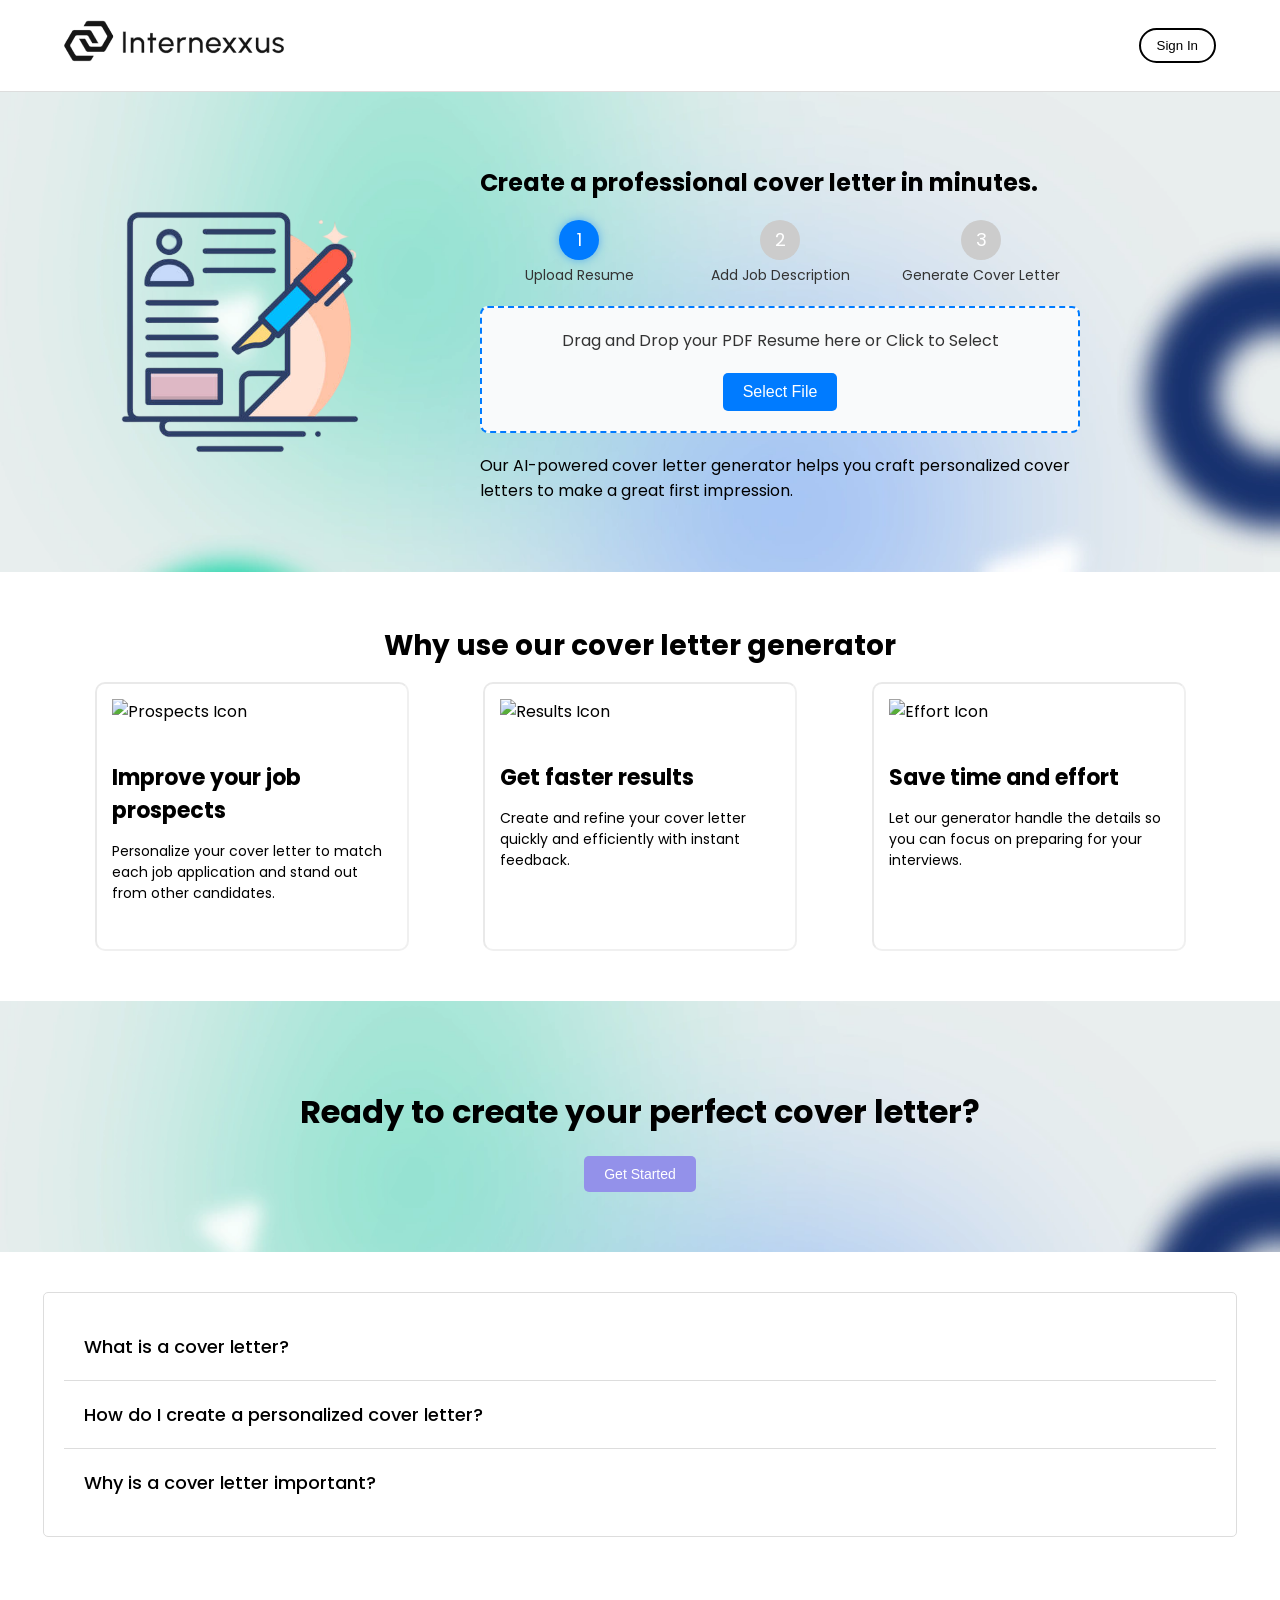
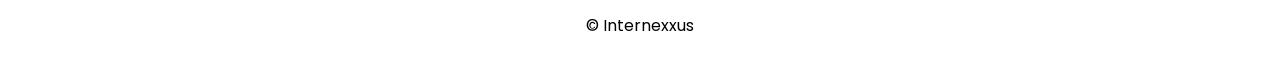
==== index.html @ 1db53d03 "Update index.html" ====
<!DOCTYPE html>
<html lang="en">
<head>
    <meta charset="UTF-8">
    <meta name="viewport" content="width=device-width, initial-scale=1.0">
    <title>Internexxus Cover Letter Generator</title>
    <link rel="stylesheet" href="styles.css">
    <link rel="preconnect" href="https://fonts.googleapis.com">
    <link rel="preconnect" href="https://fonts.gstatic.com" crossorigin>
    <link href="https://fonts.googleapis.com/css2?family=Lato:ital,wght@0,100;0,300;0,400;0,700;0,900&family=Poppins:ital,wght@0,100;0,200;0,300;0,400;0,500;0,600;0,700;0,800;0,900&display=swap" rel="stylesheet">
</head>
<body>
    <header>
        <div class="container">
            <div class="logo">
                <a href="https://internexxus.com">
                    <img width="220" height="42" src="logo.jpg" alt="Logo">
                </a>
            </div>
            <div class="auth-buttons">
                <button class="sign-in" id="sign-in-button">Sign In</button>
                <button class="get-started" id="sign-out-button" style="display: none;">Sign out</button>
            </div>
        </div>
    </header>

    <!-- Login Modal -->
    <div id="login-modal" class="modal">
        <div class="modal-content">
            <span class="close-button">&times;</span>
            <h2 id="auth-header">Login</h2>
            <div class="login-image">
                <img src="login-illustration.png" alt="Login Illustration">
            </div>
            <form id="auth-form">
                <div class="input-container">
                    <input type="text" id="email" placeholder="Email" required>
                </div>
                <div class="input-container">
                    <input type="password" id="password" placeholder="Password" required>
                </div>
                <button type="button" id="login-button" class="login-btn">Login</button>
                <button type="button" id="signup-button" class="login-btn" style="display: none;">Sign Up</button>
                <div class="forgot-password">
                    <a href="#">Forgot Password?</a>
                </div>
            </form>
            <div class="social-login">
                <p>or</p>
                <button id="google-sign-in" class="google-sign-in-btn">Sign in with Google</button>
            </div>
            <!-- Toggle Sign-In/Sign-Up Link -->
            <p id="toggle-auth">Don’t have an account? <a href="#" id="toggle-link">Sign Up</a></p>
        </div>
    </div>

    <main>
        <section class="hero">
            <div class="hero-content">
                <img src="cover-letter.jpg" alt="Cover Letter Image">
                <div class="hero-text">
                    <h1>Create a professional cover letter in minutes.</h1>
                    <div class="progress-bar" id="progress-bar">
                        <div class="step active" id="step1">
                            <div class="circle">1</div>
                            <div class="label">Upload Resume</div>
                        </div>
                        <div class="step" id="step2">
                            <div class="circle">2</div>
                            <div class="label">Add Job Description</div>
                        </div>
                        <div class="step" id="step3">
                            <div class="circle">3</div>
                            <div class="label">Generate Cover Letter</div>
                        </div>
                    </div>
                    <div class="upload-box" id="upload-box">
                        <p>Drag and Drop your PDF Resume here or Click to Select</p>
                        <input type="file" id="resume-upload" accept=".pdf" style="display: none;">
                        <button class="upload-button" id="upload-button">Select File</button>
                    </div>
                    <p>Our AI-powered cover letter generator helps you craft personalized cover letters to make a great first impression.</p>
                </div>
            </div>
        </section>
        <section class="why-use">
            <h2>Why use our cover letter generator</h2>
            <div class="benefits">
                <div class="benefit">
                    <img src="https://encrypted-tbn0.gstatic.com/images?q=tbn:ANd9GcQJGIEd_79KSWPXqAL6HQNlNXz_BHQKpB6tfA&s" alt="Prospects Icon">
                    <h3>Improve your job prospects</h3>
                    <p>Personalize your cover letter to match each job application and stand out from other candidates.</p>
                </div>
                <div class="benefit">
                    <img src="https://encrypted-tbn0.gstatic.com/images?q=tbn:ANd9GcRc5_fQTneIy0rnSyswhRLUXJNbB3VPs0N-QQ&s" alt="Results Icon">
                    <h3>Get faster results</h3>
                    <p>Create and refine your cover letter quickly and efficiently with instant feedback.</p>
                </div>
                <div class="benefit">
                    <img src="https://cdn-icons-png.flaticon.com/512/1451/1451817.png" alt="Effort Icon">
                    <h3>Save time and effort</h3>
                    <p>Let our generator handle the details so you can focus on preparing for your interviews.</p>
                </div>
            </div>
        </section>
        <div id="loader" class="loader">
            <div class="spinner"></div>
        </div>
        <div id="payment-success" style="display: none;">
            <h2>Payment Successful!</h2>
            <p>Your cover letter is being downloaded...</p>
        </div>
        <section class="cta">
            <h2>Ready to create your perfect cover letter?</h2>
            <button class="cta-button">Get Started</button>
        </section>
        <section class="faq">
            <div class="faq-item">
                <h3 class="faq-question">What is a cover letter?</h3>
                <div class="faq-answer">
                    <p>A cover letter is a document that accompanies your resume and introduces you to potential employers. It highlights your most relevant skills and experiences, and explains why you're the best fit for the job. A well-crafted cover letter can help you stand out from other applicants and increase your chances of getting an interview.</p>
                </div>
            </div>
            <div class="faq-item">
                <h3 class="faq-question">How do I create a personalized cover letter?</h3>
                <div class="faq-answer">
                    <p>Using our cover letter generator, you can create a personalized cover letter by uploading your resume and the job description. The generator will analyze the documents and craft a cover letter that highlights your most relevant skills and experiences for the specific job.</p>
                </div>
            </div>
            <div class="faq-item">
                <h3 class="faq-question">Why is a cover letter important?</h3>
                <div class="faq-answer">
                    <p>A cover letter provides an opportunity to showcase your personality, enthusiasm, and communication skills. It allows you to explain how your background and experiences make you a great fit for the job, which can help you stand out from other candidates and increase your chances of getting an interview.</p>
                </div>
            </div>  
        </section>
        <footer>
            <p>© Internexxus</p>
        </footer>    
    </main>

    <!-- Firebase SDKs and Stripe.js -->
    <script src="https://www.gstatic.com/firebasejs/10.13.0/firebase-app.js"></script>
    <script src="https://www.gstatic.com/firebasejs/10.13.0/firebase-auth.js"></script>
    <script src="https://www.gstatic.com/firebasejs/10.13.0/firebase-firestore.js"></script>
    <script src="https://www.gstatic.com/firebasejs/10.13.0/firebase-storage.js"></script>
    <script src="https://js.stripe.com/v3/"></script>

    <!-- Merged Custom Script -->
    <script type="module" src="app.js"></script>
</body>
</html>
---- styles.css ----
/* General Styles */
body {
    font-family: "Poppins", sans-serif;
    margin: 0;
    padding: 0;
}

header {
    background: white;
    padding: 20px 0;
    border-bottom: 1px solid #ddd;
}

.container {
    width: 90%;
    max-width: 1200px;
    margin: 0 auto;
    display: flex;
    justify-content: space-between;
    align-items: center;
}

.logo {
    font-size: 24px;
    font-weight: bold;
}

nav ul {
    list-style: none;
    margin: 0;
    padding: 0;
    display: flex;
}

nav ul li {
    margin-left: 20px;
}

nav ul li a {
    text-decoration: none;
    color: #000;
    font-size: 16px;
}

.auth-buttons {
    display: flex;
}

.auth-buttons button {
    background: none;
    border: 2px solid #000;
    padding: 8px 16px;
    margin-left: 10px;
    cursor: pointer;
    border-radius: 40px;
}

.auth-buttons .get-started {
    background: #000;
    color: #fff;
}

/* Hero Section */
.hero {
    display: flex;
    justify-content: center;
    align-items: center;
    padding: 40px 20px;
    background-image: url('backdrop.jpg');
    background-size: cover;
}

.hero-content {
    display: flex;
    max-width: 1200px;
    width: 100%;
    align-items: center;
    flex-wrap: wrap;
}

.hero img {
    max-width: 400px;
    width: 100%;
    height: auto;
    margin-right: 40px;
    flex-shrink: 0;
}

.hero-text {
    flex-grow: 1;
    max-width: 600px;
    width: 100%;
}

/* Progress Bar */
.progress-bar {
    display: flex;
    justify-content: space-between;
    margin: 20px 0;
}

.step {
    display: flex;
    flex-direction: column;
    align-items: center;
    width: 33%;
}

.step .circle {
    width: 40px;
    height: 40px;
    border-radius: 50%;
    background-color: #cccccc;
    display: flex;
    justify-content: center;
    align-items: center;
    color: #ffffff;
    font-size: 18px;
    margin-bottom: 5px;
}

.step.active .circle {
    background-color: #007bff;
    box-shadow: 0 0 10px rgba(0, 123, 255, 0.5);
}

.step .label {
    font-size: 14px;
    color: #333333;
}

/* Upload and Job Description Sections */
.upload-box {
    display: flex;
    justify-content: center;
    align-items: center;
    flex-direction: column;
    padding: 20px;
    border: 2px dashed #007bff;
    border-radius: 8px;
    background-color: #f9fafb;
    max-width: 600px;
    margin: 20px auto; /* Center the box on the page */
    text-align: center;
}

.upload-box p {
    margin-bottom: 20px;
    font-size: 16px;
    color: #333;
}

.upload-button {
    background-color: #007bff;
    color: #fff;
    padding: 10px 20px;
    border: none;
    border-radius: 5px;
    cursor: pointer;
    font-size: 16px;
    transition: background-color 0.3s ease;
}

.upload-button:hover {
    background-color: #0056b3;
}

.job-section,
.results-section {
    border: 1px dashed #007bff;
    border-radius: 8px;
    padding: 20px;
    background-color: #f9fafb;
}

.job-section h2,
.results-section h2 {
    font-size: 18px;
    margin-bottom: 20px;
}

.upload-box p {
    margin: 0 0 20px;
}

.upload-button {
    background-color: #007bff;
    color: #fff;
    padding: 10px 20px;
    border: none;
    border-radius: 5px;
    cursor: pointer;
}

#job-description-input {
    width: 100%;
    max-width: 600px;
    height: 200px;
    padding: 20px;
    border: 1px solid #ccc;
    border-radius: 8px;
    box-sizing: border-box;
    margin-bottom: 20px;
    resize: none;
    outline: none;
}

.generate-button {
    background-color: #007bff;
    color: #fff;
    padding: 10px 20px;
    border: none;
    border-radius: 5px;
    cursor: pointer;
    transition: background-color 0.3s ease;
}

.generate-button:hover {
    background-color: #0056b3;
}

/* Modal Dialog */
.modal {
    position: fixed;
    z-index: 1000;
    left: 0;
    top: 0;
    width: 100%;
    height: 100%;
    display: none;
    justify-content: center;
    align-items: center;
    background-color: rgba(0, 0, 0, 0.5);
    opacity: 0;
    transition: opacity 0.3s ease;
}

.modal.show {
    display: flex;
    opacity: 1;
}

.modal-content {
    background-color: #fefefe;
    padding: 30px;
    border-radius: 15px;
    width: 400px;
    max-width: 90%;
    text-align: center;
    position: relative;
    box-shadow: 0px 5px 15px rgba(0, 0, 0, 0.2);
    transform: translateY(-50px);
    opacity: 0;
    transition: all 0.3s ease;
}

.modal.show .modal-content {
    transform: translateY(0);
    opacity: 1;
}

.close-button {
    color: #aaa;
    float: right;
    font-size: 24px;
    font-weight: bold;
    position: absolute;
    top: 15px;
    right: 20px;
}

.close-button:hover,
.close-button:focus {
    color: #000;
    text-decoration: none;
    cursor: pointer;
}

.modal-content h2 {
    margin-bottom: 20px;
    font-size: 24px;
    color: #333;
}

.login-image {
    margin-bottom: 20px;
}

.login-image img {
    width: 80px;
    height: auto;
}

.input-container {
    margin-bottom: 15px;
    position: relative;
}

.input-container input {
    width: 100%;
    padding: 12px 20px;
    border: 1px solid #ccc;
    border-radius: 25px;
    outline: none;
    font-size: 16px;
    color: #333;
    box-sizing: border-box;
    transition: border-color 0.3s ease, box-shadow 0.3s ease;
}

.input-container input:focus {
    border-color: #000;
    box-shadow: 0 0 8px rgba(0, 0, 0, 0.1);
}

.login-btn {
    background-color: #000;
    color: white;
    padding: 10px 20px;
    border: none;
    border-radius: 30px;
    cursor: pointer;
    width: 100%;
    margin-top: 10px;
    font-size: 16px;
}

.login-btn:hover {
    background-color: #333;
}

.forgot-password {
    margin-top: 10px;
    text-align: right;
}

.forgot-password a {
    color: #000;
    text-decoration: none;
    font-size: 14px;
}

.social-login {
    margin-top: 30px;
}

.social-login p {
    margin-bottom: 10px;
    font-size: 14px;
    color: #333;
}

.google-sign-in-btn {
    background-color: #db4437;
    color: white;
    padding: 10px 20px;
    border: none;
    border-radius: 30px;
    cursor: pointer;
    width: 100%;
    font-size: 16px;
    margin-top: 10px;
}

.google-sign-in-btn:hover {
    background-color: #c23321;
}

/* Loader Styles */
.loader {
    position: fixed;
    top: 0;
    left: 0;
    width: 100%;
    height: 100%;
    background: rgba(0, 0, 0, 0.5);
    display: none;
    justify-content: center;
    align-items: center;
    z-index: 1000;
}

.loader .spinner {
    border: 8px solid #f3f3f3;
    border-top: 8px solid #3498db;
    border-radius: 50%;
    width: 60px;
    height: 60px;
    animation: spin 1s linear infinite;
}

@keyframes spin {
    0% { transform: rotate(0deg); }
    100% { transform: rotate(360deg); }
}

/* Remove dashed border when showing the job description box */
.job-description-active .upload-box {
    border: none;
}

/* Why Use Section */
.why-use {
    padding: 30px 20px;
    text-align: center;
}

.why-use h2 {
    font-size: 28px;
    margin-bottom: 15px;
}

.why-use p {
    font-size: 16px;
    margin-bottom: 30px;
}

/* Features and Benefits */
.features,
.benefits {
    display: flex;
    justify-content: space-evenly;
    flex-wrap: wrap;
}

.feature,
.benefit {
    max-width: 280px;
    text-align: left;
    margin-bottom: 20px;
    border: 2px inset rgba(0, 0, 0, 0.088);
    border-radius: 10px;
    padding: 15px;
}

.feature img,
.benefit img {
    width: 45px;
    height: auto;
    margin-bottom: 15px;
}

.feature h3,
.benefit h3 {
    font-size: 22px;
    margin-bottom: 8px;
}

.feature p,
.benefit p {
    font-size: 14px;
}

/* Call to Action Section */
.cta {
    background-image: url('backdrop.jpg');
    background-size: cover;
    color: black;
    padding: 60px 20px;
    text-align: center;
}

.cta h2 {
    font-size: 32px;
    margin-bottom: 20px;
}

.cta-button {
    background-color: #9391ea;
    color: white;
    padding: 10px 20px;
    border: none;
    border-radius: 5px;
    cursor: pointer;
    font-size: 14px;
}

/* FAQ Section */
.faq {
    margin: 40px auto;
    width: 90%;
    max-width: 1200px;
    padding: 20px;
    text-align: justify;
    border: 1px solid #ddd;
    border-radius: 5px;
    background-color: #fff;
}

.faq-item {
    margin-bottom: 10px;
    border-bottom: 1px solid #ddd;
}

.faq-item:last-child {
    border-bottom: none;
}

.faq-question {
    font-size: 18px;
    font-weight: 500;
    margin: 10px;
    cursor: pointer;
    padding: 10px;
    background-color: #fff;
    text-align: center;
    display: flex;
    justify-content: space-between;
    align-items: center;
}

.faq-question:hover {
    background-color: #9cb0f3db;
    border-radius: 5px;
}

.faq-answer {
    display: none;
    padding: 15px;
    background-color: #fff;
}

.faq-answer p {
    margin: 0;
    font-size: 16px;
}

.faq-item.active .faq-answer {
    display: block;
}

.faq-item.active .faq-question {
    background-color: #f1f1f1;
}

footer {
    padding: 20px 0;
    text-align: center;
}

/* Responsive Styles */
@media (max-width: 768px) {
    .hero-content {
        flex-direction: column;
        text-align: center;
        padding: 20px;
    }

    .hero img {
        margin-right: 0;
        margin-bottom: 20px;
    }

    .progress-bar {
        flex-direction: column;
    }

    .step {
        width: 100%;
        margin-bottom: 10px;
    }

    .faq {
        margin: 20px auto;
        padding: 15px;
    }

    .cta {
        padding: 40px 20px;
    }

    .cta h2 {
        font-size: 28px;
    }
}
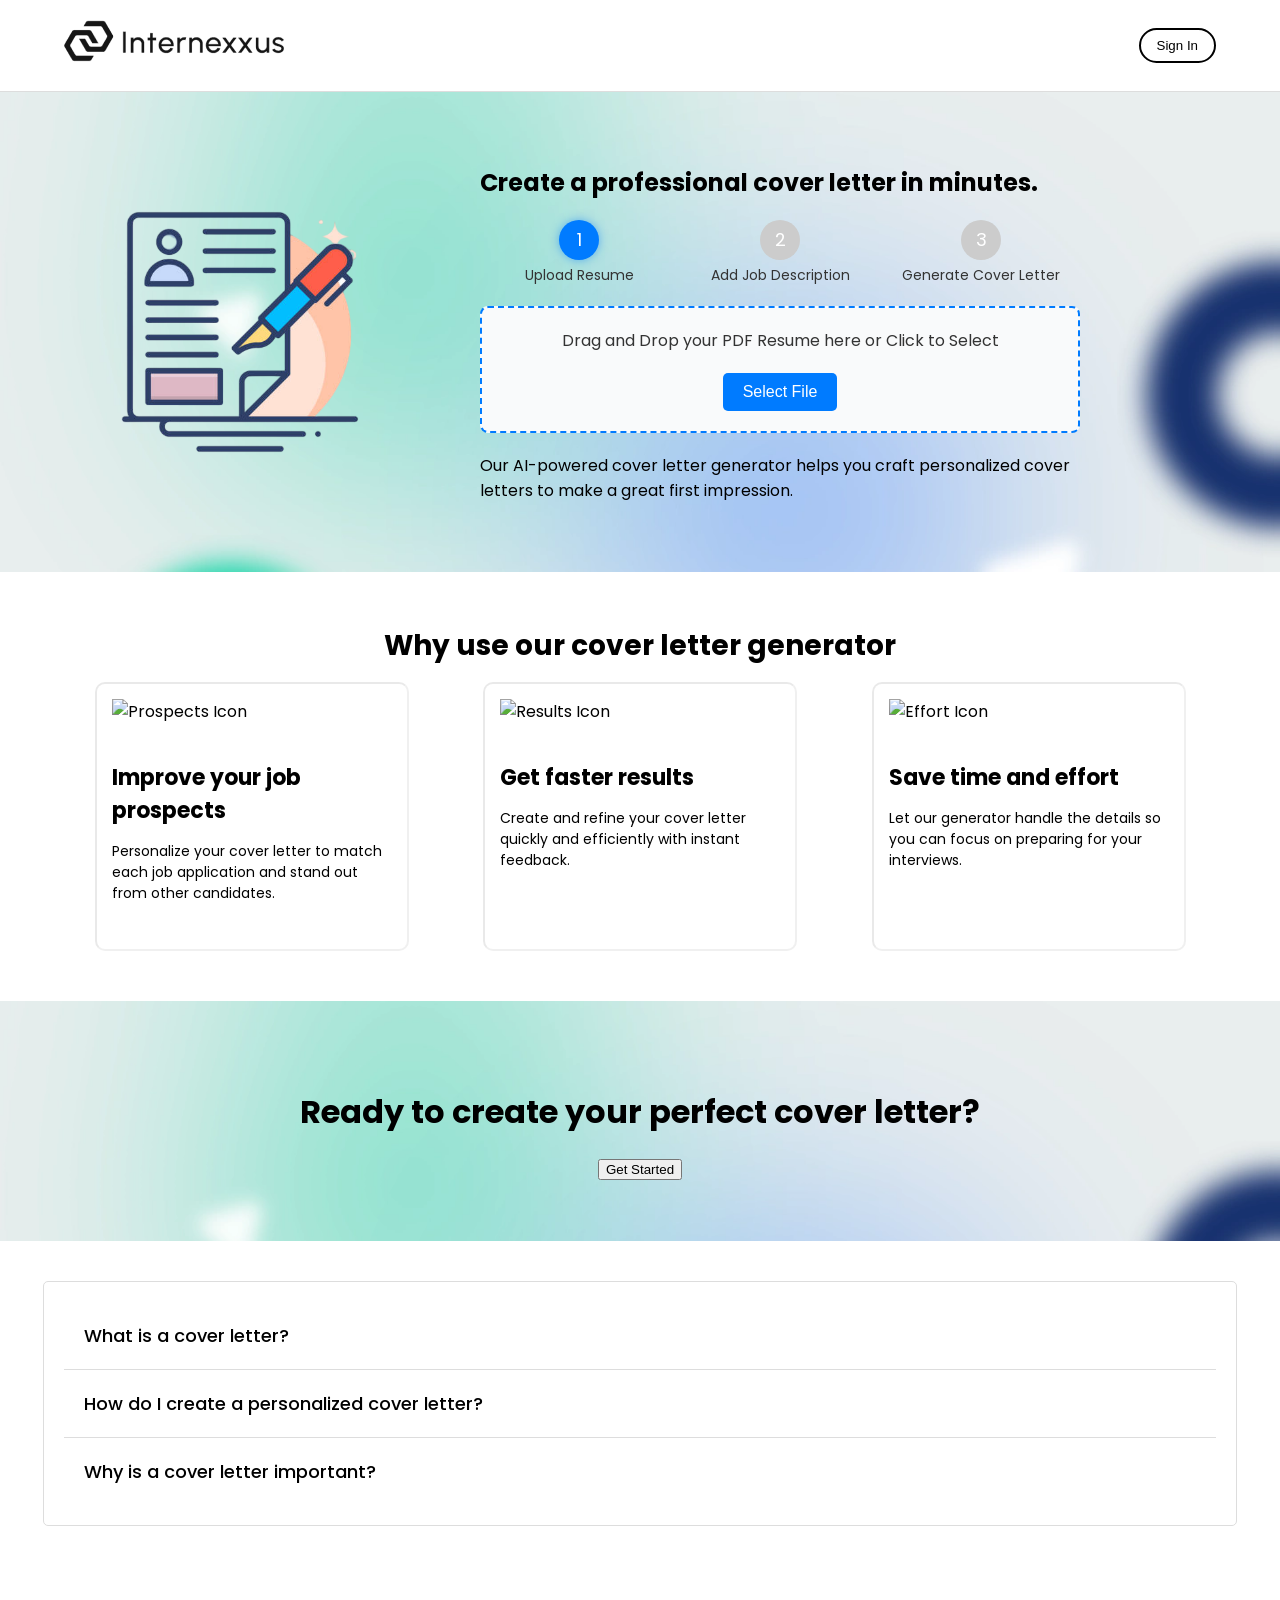
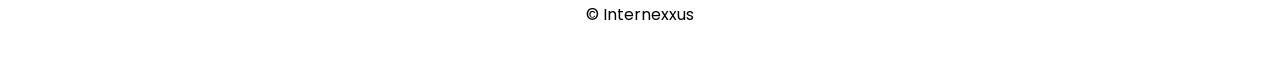
==== commit 7f091d24: "Update index.html" ====
--- a/index.html
+++ b/index.html
@@ -50,7 +50,7 @@
                 <button id="google-sign-in" class="google-sign-in-btn">Sign in with Google</button>
             </div>
             <!-- Toggle Sign-In/Sign-Up Link -->
-            <p id="toggle-auth">Don’t have an account? <a href="#" id="toggle-link">Sign Up</a></p>
+            <p id="toggle-auth"><a href="#" id="toggle-link">Sign Up</a></p>
         </div>
     </div>
 
@@ -112,7 +112,7 @@
         </div>
         <section class="cta">
             <h2>Ready to create your perfect cover letter?</h2>
-            <button class="cta-button">Get Started</button>
+            <button class="sign-in" id="sign-in-button">Get Started</button>
         </section>
         <section class="faq">
             <div class="faq-item">
--- a/styles.css
+++ b/styles.css
@@ -244,8 +244,8 @@
     background-color: #fefefe;
     padding: 30px;
     border-radius: 15px;
-    width: 400px;
-    max-width: 90%;
+    width: 100%; /* Ensure responsiveness */
+    max-width: 450px; /* Slightly increased to handle sign-up text */
     text-align: center;
     position: relative;
     box-shadow: 0px 5px 15px rgba(0, 0, 0, 0.2);
@@ -543,16 +543,23 @@
     .hero-content {
         flex-direction: column;
         text-align: center;
-        padding: 20px;
+        padding: 10px 20px; /* Reduced padding */
     }
 
     .hero img {
         margin-right: 0;
-        margin-bottom: 20px;
+        margin-bottom: 10px; /* Reduced margin around the image */
+        max-width: 200px; /* Optional: Reduce image size */
+    }
+
+    .hero-text {
+        margin-top: 10px; /* Bring the text closer to the image */
+        max-width: 100%; /* Ensure the text fills the available space */
     }
 
     .progress-bar {
         flex-direction: column;
+        margin-top: 15px; /* Reduced margin between progress steps */
     }
 
     .step {
@@ -560,16 +567,109 @@
         margin-bottom: 10px;
     }
 
-    .faq {
-        margin: 20px auto;
-        padding: 15px;
+    .upload-box {
+        padding: 10px 15px; /* Reduced padding inside the upload box */
+        margin: 10px auto; /* Reduced margin around the upload box */
     }
 
     .cta {
-        padding: 40px 20px;
+        padding: 40px 20px; /* Reduced padding */
     }
 
     .cta h2 {
-        font-size: 28px;
-    }
-}
+        font-size: 28px; /* Slightly smaller font for mobile */
+    }
+
+    /* Adjust any other sections based on need */
+}
+
+/* Styles for tablet devices (iPad, etc.) */
+@media (min-width: 768px) and (max-width: 1024px) {
+    .hero-content {
+        flex-direction: row; /* Keep the layout in row direction */
+        align-items: center; /* Ensure proper alignment */
+        padding: 20px 20px; /* Adjust padding for better layout on tablets */
+    }
+
+    .hero img {
+        max-width: 300px; /* Reduce the image size slightly on tablets */
+        margin-right: 30px; /* Ensure space between the image and text */
+        margin-bottom: 0; /* No need for bottom margin in row direction */
+    }
+
+    .hero-text {
+        max-width: 600px; /* Ensure the text doesn’t exceed layout boundaries */
+        text-align: left; /* Align text to the left */
+    }
+
+    .progress-bar {
+        flex-direction: row; /* Keep progress steps in a row layout */
+        margin-top: 20px; /* Add some margin above the progress bar */
+    }
+
+    .upload-box {
+        padding: 20px; /* Add padding for spacing */
+        max-width: 500px; /* Adjust the width of the upload box */
+        margin: 20px auto; /* Center the upload box */
+    }
+
+    .cta {
+        padding: 50px 20px; /* Slight padding adjustment for tablets */
+    }
+
+    .cta h2 {
+        font-size: 30px; /* Adjust font size for the CTA header */
+    }
+
+    .why-use {
+        padding: 20px; /* Padding adjustment for the "Why Use" section */
+    }
+
+    .benefits {
+        display: flex;
+        flex-direction: row;
+        flex-wrap: wrap;
+        justify-content: space-between; /* Distribute benefits evenly */
+        max-width: 100%; /* Ensure benefits section uses full width */
+    }
+
+    .benefit {
+        max-width: 280px; /* Ensure each benefit box doesn't exceed layout */
+        margin-bottom: 20px;
+    }
+
+    /* Adjustments to other sections as needed for tablet view */
+}
+
+
+#login-button, #signup-button {
+    width: 100%;
+    background-color: #000;
+    color: #fff;
+    padding: 10px 20px;
+    border: none;
+    border-radius: 30px;
+    cursor: pointer;
+    margin-top: 10px;
+    font-size: 16px;
+}
+
+#login-button:hover, #signup-button:hover {
+    background-color: #333;
+}
+
+#toggle-auth {
+    margin-top: 15px;
+    font-size: 14px;
+    color: #333;
+}
+
+#toggle-auth a {
+    color: #007bff;
+    text-decoration: none;
+    cursor: pointer;
+}
+
+#toggle-auth a:hover {
+    text-decoration: underline;
+}
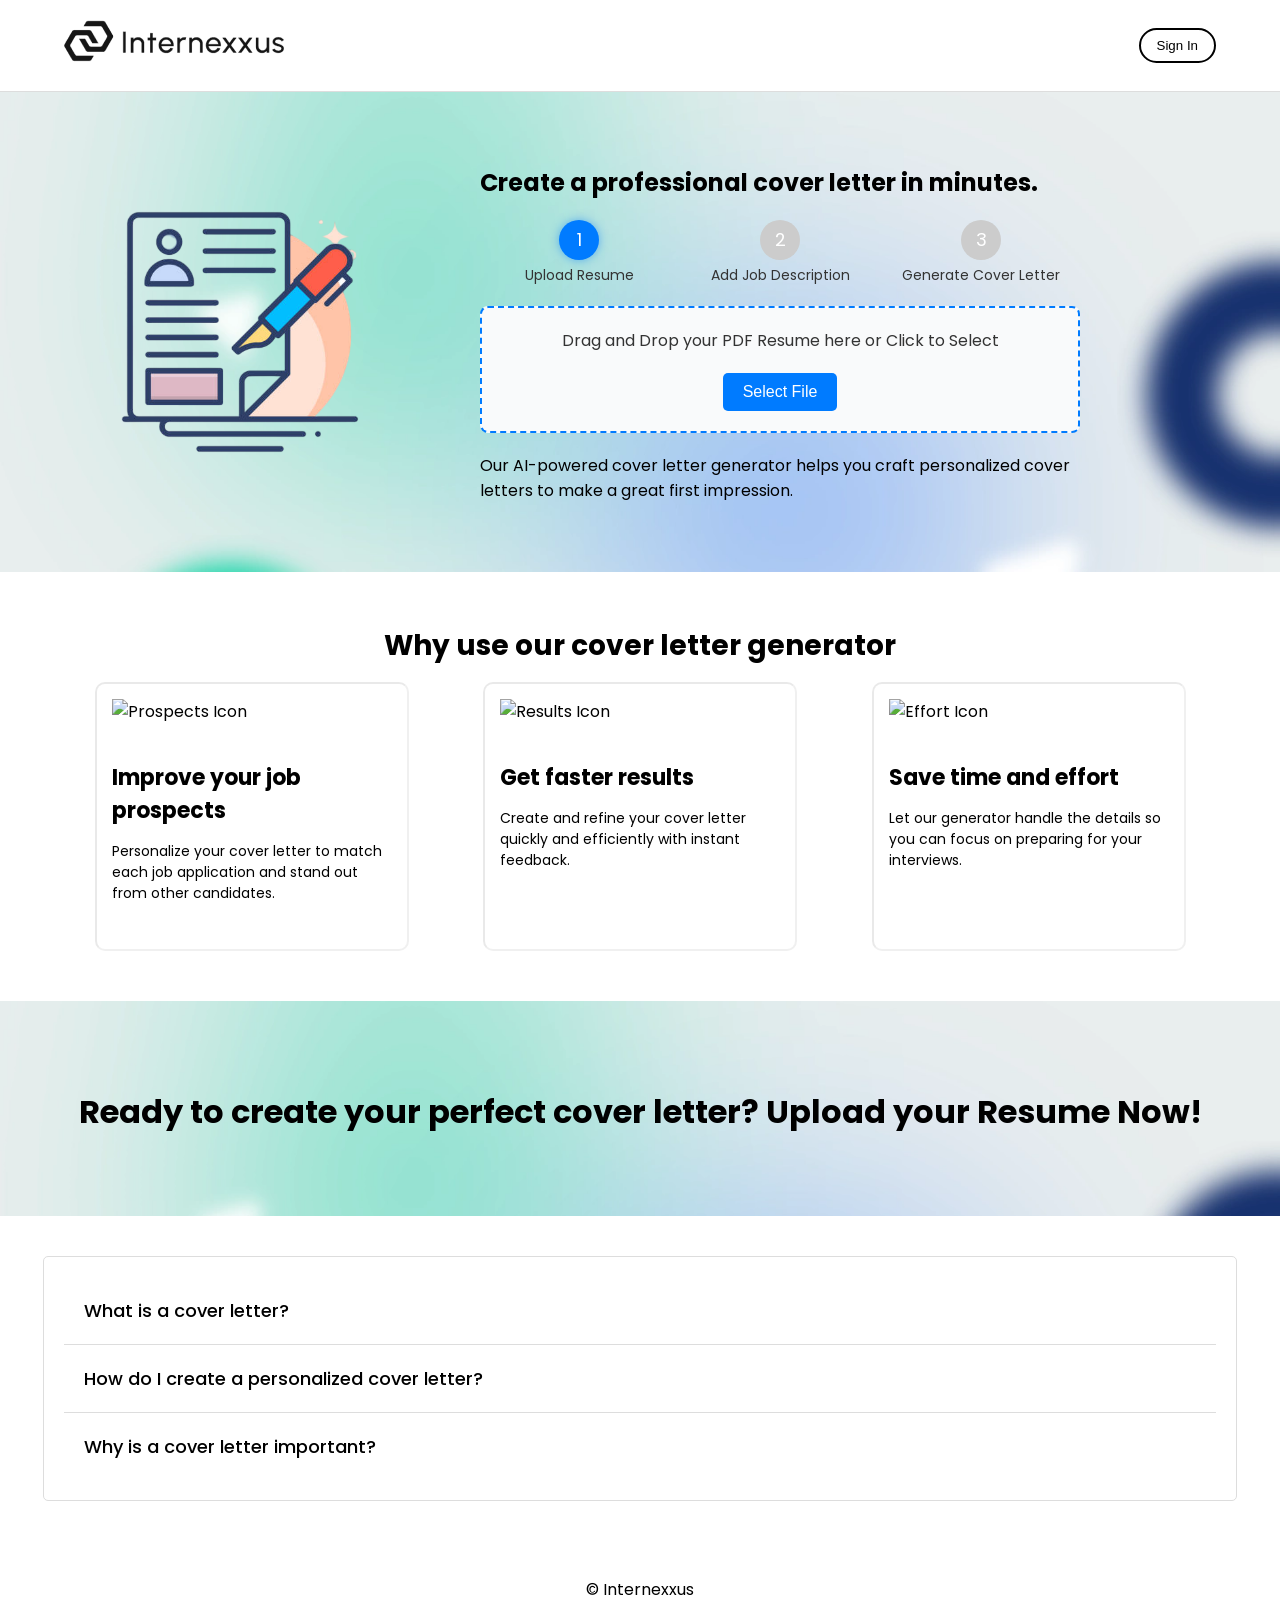
==== commit 75ce2174: "Update index.html" ====
--- a/index.html
+++ b/index.html
@@ -111,8 +111,7 @@
             <p>Your cover letter is being downloaded...</p>
         </div>
         <section class="cta">
-            <h2>Ready to create your perfect cover letter?</h2>
-            <button class="sign-in" id="sign-in-button">Get Started</button>
+            <h2>Ready to create your perfect cover letter? Upload your Resume Now!</h2>
         </section>
         <section class="faq">
             <div class="faq-item">
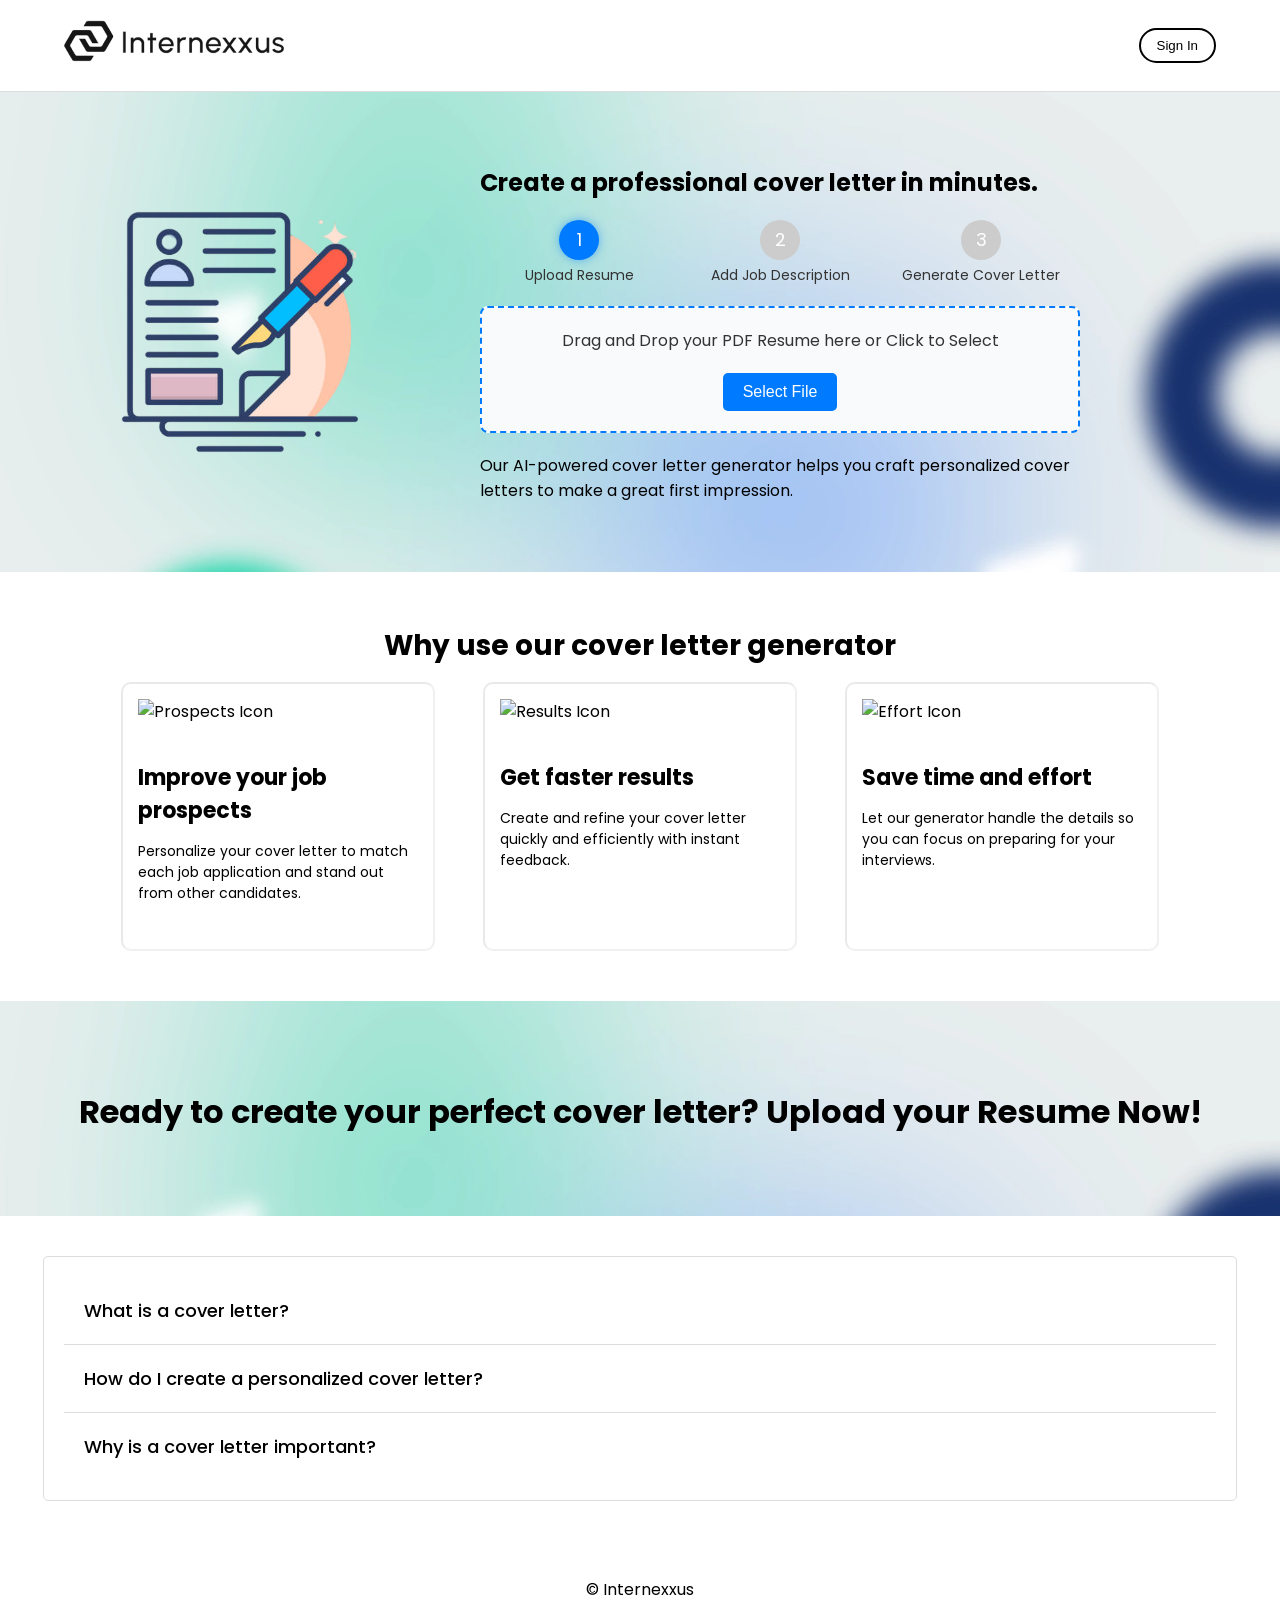
==== commit a9b466fc: "Update index.html" ====
--- a/index.html
+++ b/index.html
@@ -23,12 +23,11 @@
             </div>
         </div>
     </header>
-
     <!-- Login Modal -->
     <div id="login-modal" class="modal">
         <div class="modal-content">
             <span class="close-button">&times;</span>
-            <h2 id="auth-header">Login</h2>
+            <h2 id="auth-header">Login</h2> <!-- This will dynamically change based on sign-up or login -->
             <div class="login-image">
                 <img src="login-illustration.png" alt="Login Illustration">
             </div>
@@ -50,10 +49,9 @@
                 <button id="google-sign-in" class="google-sign-in-btn">Sign in with Google</button>
             </div>
             <!-- Toggle Sign-In/Sign-Up Link -->
-            <p id="toggle-auth"><a href="#" id="toggle-link">Sign Up</a></p>
+            <p id="toggle-auth"><a href="#" id="toggle-link">Don’t have an account? Sign Up</a></p>
         </div>
     </div>
-
     <main>
         <section class="hero">
             <div class="hero-content">
--- a/styles.css
+++ b/styles.css
@@ -419,13 +419,15 @@
 .features,
 .benefits {
     display: flex;
-    justify-content: space-evenly;
+    justify-content: center;
+    gap: 3em;
     flex-wrap: wrap;
 }
 
 .feature,
 .benefit {
     max-width: 280px;
+    min-height: auto;
     text-align: left;
     margin-bottom: 20px;
     border: 2px inset rgba(0, 0, 0, 0.088);
@@ -538,28 +540,46 @@
     text-align: center;
 }
 
-/* Responsive Styles */
+/* General Mobile Styles */
 @media (max-width: 768px) {
+    body {
+        font-size: 14px; /* Make font slightly smaller for mobile */
+    }
+
+    /* Header */
+    header {
+        padding: 10px 0;
+        border-bottom: 1px solid #ddd;
+    }
+
+    .container {
+        width: 95%;
+    }
+
+    .auth-buttons button {
+        padding: 5px 10px; /* Smaller padding for buttons */
+        font-size: 14px; /* Adjust button font size */
+    }
+
+    /* Hero Section */
     .hero-content {
-        flex-direction: column;
-        text-align: center;
-        padding: 10px 20px; /* Reduced padding */
+        flex-direction: column; /* Stack items vertically */
+        padding: 10px 20px;
     }
 
     .hero img {
-        margin-right: 0;
-        margin-bottom: 10px; /* Reduced margin around the image */
-        max-width: 200px; /* Optional: Reduce image size */
+        max-width: 250px; /* Smaller image */
+        margin-bottom: 15px; /* Adjust margin between image and text */
     }
 
     .hero-text {
-        margin-top: 10px; /* Bring the text closer to the image */
-        max-width: 100%; /* Ensure the text fills the available space */
-    }
-
+        text-align: center; /* Center-align text for mobile */
+    }
+
+    /* Progress Bar */
     .progress-bar {
-        flex-direction: column;
-        margin-top: 15px; /* Reduced margin between progress steps */
+        flex-direction: column; /* Stack the progress steps vertically */
+        margin: 20px 0;
     }
 
     .step {
@@ -568,77 +588,116 @@
     }
 
     .upload-box {
-        padding: 10px 15px; /* Reduced padding inside the upload box */
-        margin: 10px auto; /* Reduced margin around the upload box */
-    }
-
+        padding: 15px;
+        max-width: 90%; /* Ensure the upload box takes up more space */
+    }
+
+    /* Modal Styles */
+    .modal {
+        justify-content: flex-start; /* Adjust modal to appear at the top */
+        padding-top: 50px;
+    }
+
+    .modal-content {
+        width: 90%; /* Take more space on mobile */
+        padding: 20px; /* Adjust padding */
+    }
+
+    .modal-content h2 {
+        font-size: 20px; /* Smaller title size */
+    }
+
+    .input-container input {
+        padding: 10px; /* Adjust padding */
+        font-size: 14px; /* Smaller font for inputs */
+    }
+
+    /* Login Button */
+    .login-btn {
+        padding: 10px;
+        font-size: 14px;
+    }
+
+    .google-sign-in-btn {
+        padding: 10px;
+        font-size: 14px;
+    }
+
+    /* FAQ Section */
+    .faq {
+        padding: 10px;
+        font-size: 14px; /* Reduce FAQ text size */
+    }
+
+    /* Call to Action Section */
     .cta {
-        padding: 40px 20px; /* Reduced padding */
+        padding: 40px 20px;
+        text-align: center;
     }
 
     .cta h2 {
-        font-size: 28px; /* Slightly smaller font for mobile */
-    }
-
-    /* Adjust any other sections based on need */
-}
-
-/* Styles for tablet devices (iPad, etc.) */
+        font-size: 28px; /* Adjust header size */
+    }
+
+    /* Why Use Section */
+    .benefits {
+        flex-direction: column; /* Stack benefits vertically */
+        align-items: center;
+    }
+
+    .benefit {
+        margin-bottom: 20px;
+        max-width: 90%;
+    }
+
+    /* Loader Styles */
+    .loader .spinner {
+        width: 40px; /* Smaller loader */
+        height: 40px;
+    }
+
+    /* Footer */
+    footer {
+        padding: 10px 0;
+    }
+}
+
+/* Tablet Devices */
 @media (min-width: 768px) and (max-width: 1024px) {
+    body {
+        font-size: 16px;
+    }
+
     .hero-content {
-        flex-direction: row; /* Keep the layout in row direction */
-        align-items: center; /* Ensure proper alignment */
-        padding: 20px 20px; /* Adjust padding for better layout on tablets */
+        flex-direction: row; /* Keep it in row for tablets */
+        padding: 20px;
     }
 
     .hero img {
-        max-width: 300px; /* Reduce the image size slightly on tablets */
-        margin-right: 30px; /* Ensure space between the image and text */
-        margin-bottom: 0; /* No need for bottom margin in row direction */
-    }
-
-    .hero-text {
-        max-width: 600px; /* Ensure the text doesn’t exceed layout boundaries */
-        text-align: left; /* Align text to the left */
-    }
-
-    .progress-bar {
-        flex-direction: row; /* Keep progress steps in a row layout */
-        margin-top: 20px; /* Add some margin above the progress bar */
+        max-width: 300px; /* Slightly smaller image */
     }
 
     .upload-box {
-        padding: 20px; /* Add padding for spacing */
-        max-width: 500px; /* Adjust the width of the upload box */
-        margin: 20px auto; /* Center the upload box */
-    }
-
-    .cta {
-        padding: 50px 20px; /* Slight padding adjustment for tablets */
-    }
-
+        max-width: 80%;
+    }
+
+    .modal-content {
+        width: 80%;
+        padding: 30px;
+    }
+
+    /* Call to Action Section */
     .cta h2 {
-        font-size: 30px; /* Adjust font size for the CTA header */
-    }
-
-    .why-use {
-        padding: 20px; /* Padding adjustment for the "Why Use" section */
-    }
-
-    .benefits {
-        display: flex;
-        flex-direction: row;
-        flex-wrap: wrap;
-        justify-content: space-between; /* Distribute benefits evenly */
-        max-width: 100%; /* Ensure benefits section uses full width */
+        font-size: 30px;
     }
 
     .benefit {
-        max-width: 280px; /* Ensure each benefit box doesn't exceed layout */
-        margin-bottom: 20px;
-    }
-
-    /* Adjustments to other sections as needed for tablet view */
+        max-width: 300px;
+    }
+
+    footer {
+        padding: 15px 0;
+    }
 }
 
 
@@ -669,7 +728,3 @@
     text-decoration: none;
     cursor: pointer;
 }
-
-#toggle-auth a:hover {
-    text-decoration: underline;
-}
